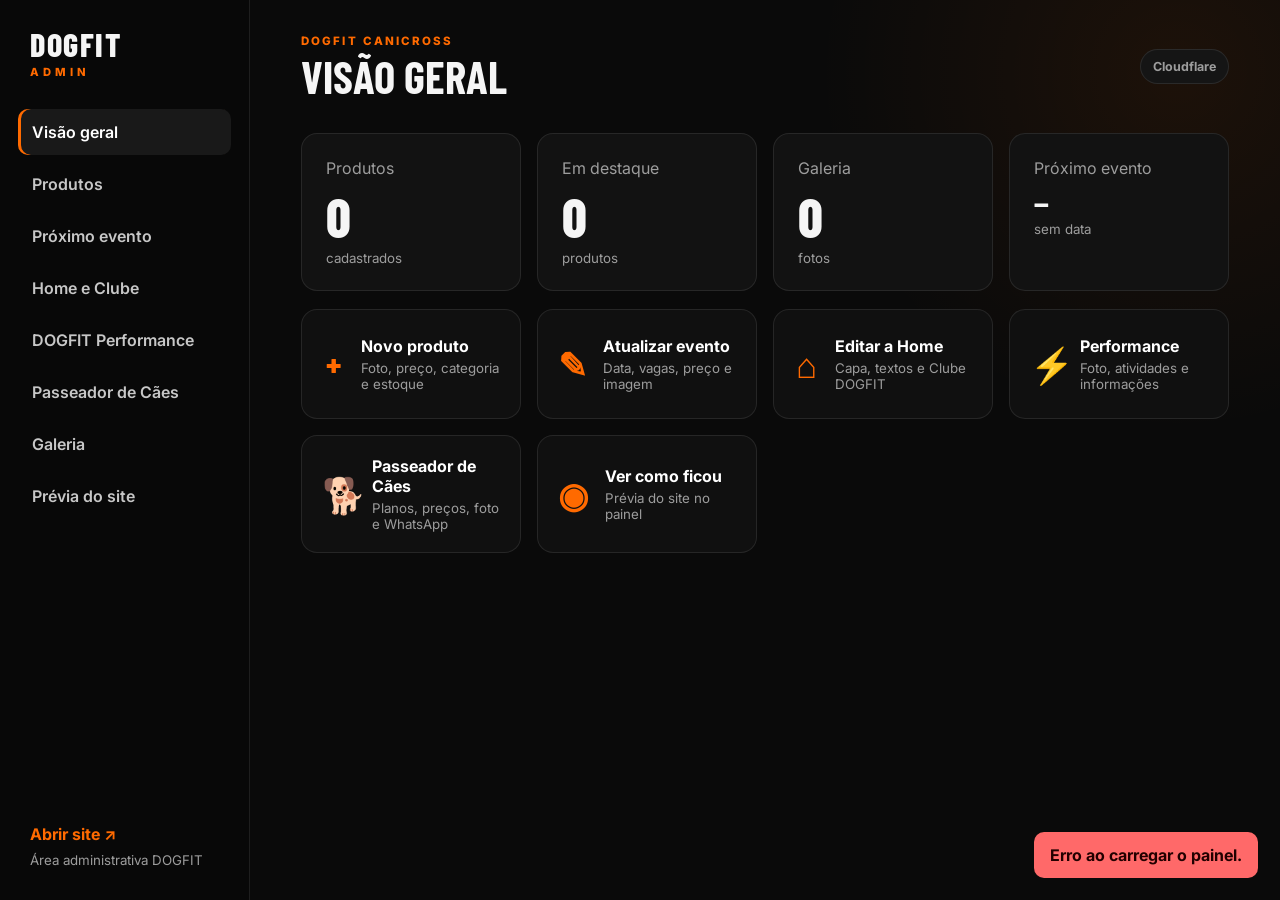
==== admin.html @ 1dd06eed "dog" ====
<!DOCTYPE html>
<html lang="pt-BR">
<head>
  <meta charset="UTF-8">
  <meta name="viewport" content="width=device-width, initial-scale=1.0">
  <meta name="robots" content="noindex,nofollow">
  <title>Admin | DOGFIT CANICROSS</title>
  <link rel="preconnect" href="https://fonts.googleapis.com">
  <link rel="preconnect" href="https://fonts.gstatic.com" crossorigin>
  <link href="https://fonts.googleapis.com/css2?family=Barlow+Condensed:wght@600;700;800&family=Inter:wght@400;500;600;700&display=swap" rel="stylesheet">
  <link rel="stylesheet" href="css/admin.css">
</head>
<body>
  <div class="admin-shell">
    <aside class="sidebar">
      <a class="admin-brand" href="index.html">
        <strong>DOGFIT</strong>
        <span>ADMIN</span>
      </a>

      <nav class="admin-nav">
        <button class="nav-item active" data-view="dashboard">Visão geral</button>
        <button class="nav-item" data-view="products">Produtos</button>
        <button class="nav-item" data-view="event">Próximo evento</button>
        <button class="nav-item" data-view="home">Home e Clube</button>
        <button class="nav-item" data-view="performance">DOGFIT Performance</button>
        <button class="nav-item" data-view="walker">Passeador de Cães</button>
        <button class="nav-item" data-view="gallery">Galeria</button>
        <button class="nav-item" data-view="preview">Prévia do site</button>
      </nav>

      <div class="sidebar-bottom">
        <a href="index.html" target="_blank">Abrir site ↗</a>
        <small>Área administrativa DOGFIT</small>
      </div>
    </aside>

    <main class="admin-main">
      <header class="topbar">
        <div>
          <p class="eyebrow">DOGFIT CANICROSS</p>
          <h1 id="viewTitle">Visão geral</h1>
        </div>
        <div class="topbar-actions">
          <span id="modeBadge" class="mode-badge">Carregando...</span>
          <button id="mobileMenu" class="mobile-menu">Menu</button>
        </div>
      </header>

      <section id="dashboardView" class="view active">
        <div class="notice" id="localNotice">
          <strong>Modo local.</strong>
          As alterações ficam neste navegador enquanto testamos com o Live Server.
        </div>

        <div class="stats-grid">
          <article class="stat-card">
            <span>Produtos</span>
            <strong id="statProducts">0</strong>
            <small>cadastrados</small>
          </article>
          <article class="stat-card">
            <span>Em destaque</span>
            <strong id="statFeatured">0</strong>
            <small>produtos</small>
          </article>
          <article class="stat-card">
            <span>Galeria</span>
            <strong id="statGallery">0</strong>
            <small>fotos</small>
          </article>
          <article class="stat-card">
            <span>Próximo evento</span>
            <strong class="event-stat" id="statEvent">—</strong>
            <small id="statEventDate">sem data</small>
          </article>
        </div>

        <div class="quick-grid">
          <button class="quick-card" data-go="products">
            <span>+</span>
            <div>
              <strong>Novo produto</strong>
              <small>Foto, preço, categoria e estoque</small>
            </div>
          </button>

          <button class="quick-card" data-go="event">
            <span>✎</span>
            <div>
              <strong>Atualizar evento</strong>
              <small>Data, vagas, preço e imagem</small>
            </div>
          </button>

          <button class="quick-card" data-go="home">
            <span>⌂</span>
            <div>
              <strong>Editar a Home</strong>
              <small>Capa, textos e Clube DOGFIT</small>
            </div>
          </button>

          <button class="quick-card" data-go="performance">
            <span>⚡</span>
            <div>
              <strong>Performance</strong>
              <small>Foto, atividades e informações</small>
            </div>
          </button>

          <button class="quick-card" data-go="walker">
            <span>🐕</span>
            <div>
              <strong>Passeador de Cães</strong>
              <small>Planos, preços, foto e WhatsApp</small>
            </div>
          </button>

          <button class="quick-card" data-go="preview">
            <span>◉</span>
            <div>
              <strong>Ver como ficou</strong>
              <small>Prévia do site no painel</small>
            </div>
          </button>
        </div>
      </section>

      <section id="productsView" class="view">
        <div class="section-toolbar">
          <div>
            <h2>Produtos</h2>
            <p>Controle o que aparece no site sem mexer no código.</p>
          </div>
          <button class="btn btn-primary" id="newProductBtn">+ Novo produto</button>
        </div>

        <div class="filters-bar">
          <input id="productSearch" placeholder="Buscar produto...">
          <select id="categoryFilter">
            <option value="">Todas as categorias</option>
            <option>Guia</option>
            <option>Cinto</option>
            <option>Arnês</option>
            <option>Kit</option>
            <option>Vestuário</option>
            <option>Acessório</option>
            <option>Outros</option>
          </select>
        </div>

        <div id="productsList" class="product-list"></div>

        <div class="editor-card hidden" id="productEditor">
          <div class="editor-head">
            <div>
              <p class="eyebrow">PRODUTO</p>
              <h3 id="productEditorTitle">Novo produto</h3>
            </div>
            <button class="icon-btn" id="closeProductEditor" aria-label="Fechar">×</button>
          </div>

          <form id="productForm" class="form-grid">
            <input type="hidden" id="productId">

            <label class="field field-wide">
              <span>Nome do produto</span>
              <input id="productName" required maxlength="90" placeholder="Ex.: Guia Elástica DOGFIT">
            </label>

            <label class="field">
              <span>Categoria</span>
              <select id="productCategory">
                <option>Guia</option>
                <option>Cinto</option>
                <option>Arnês</option>
                <option>Kit</option>
                <option>Vestuário</option>
                <option>Acessório</option>
                <option>Outros</option>
              </select>
            </label>

            <label class="field">
              <span>Disponibilidade</span>
              <select id="productStockStatus">
                <option value="available">Disponível</option>
                <option value="preorder">Sob encomenda</option>
                <option value="soldout">Esgotado</option>
              </select>
            </label>

            <label class="field">
              <span>Preço normal</span>
              <input id="productPrice" inputmode="decimal" placeholder="50,00">
            </label>

            <label class="field">
              <span>Preço Clube DOGFIT <small>(opcional)</small></span>
              <input id="productClubPrice" inputmode="decimal" placeholder="35,00">
            </label>

            <label class="field">
              <span>Selo <small>(opcional)</small></span>
              <input id="productBadge" maxlength="22" placeholder="NOVO, PROMOÇÃO...">
            </label>

            <label class="field">
              <span>Ordem de exibição</span>
              <input id="productSortOrder" type="number" min="0" value="0">
            </label>

            <label class="field field-wide">
              <span>Descrição</span>
              <textarea id="productDescription" rows="4" maxlength="500" placeholder="Descrição curta do produto"></textarea>
            </label>

            <div class="field field-wide">
              <span>Foto</span>
              <div class="upload-box">
                <input type="file" id="productImageFile" accept="image/*">
                <div class="image-preview" id="productImagePreview">
                  <span>Nenhuma foto selecionada</span>
                </div>
              </div>
              <input type="hidden" id="productImageUrl">
            </div>

            <div class="toggles-row field-wide">
              <label class="toggle-field">
                <input type="checkbox" id="productActive" checked>
                <span>Visível no site</span>
              </label>

              <label class="toggle-field">
                <input type="checkbox" id="productFeatured">
                <span>Produto em destaque</span>
              </label>
            </div>

            <div class="form-actions field-wide">
              <button type="button" class="btn btn-ghost" id="cancelProduct">Cancelar</button>
              <button type="submit" class="btn btn-primary">Salvar produto</button>
            </div>
          </form>
        </div>
      </section>

      <section id="eventView" class="view">
        <div class="section-toolbar">
          <div>
            <h2>Próximo evento</h2>
            <p>Atualize todas as informações exibidas na Home.</p>
          </div>
        </div>

        <form id="eventForm" class="editor-card form-grid no-top-margin">
          <label class="field field-wide">
            <span>Nome do evento</span>
            <input id="eventTitle" placeholder="DOGFIT CANICROSS EXPERIENCE">
          </label>

          <label class="field">
            <span>Local</span>
            <input id="eventLocation" placeholder="Anápolis - GO">
          </label>

          <label class="field">
            <span>Data</span>
            <input id="eventDate" type="date">
          </label>

          <label class="field">
            <span>Horário</span>
            <input id="eventTime" type="time">
          </label>

          <label class="field">
            <span>Vagas</span>
            <input id="eventSlots" type="number" min="0" placeholder="18">
          </label>

          <label class="field">
            <span>Valor</span>
            <input id="eventPrice" inputmode="decimal" placeholder="35,00">
          </label>

          <label class="field">
            <span>Status</span>
            <select id="eventStatus">
              <option value="open">Inscrições abertas</option>
              <option value="soon">Em breve</option>
              <option value="soldout">Esgotado</option>
            </select>
          </label>

          <label class="field field-wide">
            <span>Mensagem do WhatsApp</span>
            <input id="eventWhatsappMessage" placeholder="Olá! Quero me inscrever no próximo evento da DOGFIT.">
          </label>

          <div class="field field-wide">
            <span>Foto do evento</span>
            <div class="upload-box">
              <input type="file" id="eventImageFile" accept="image/*">
              <div class="image-preview landscape" id="eventImagePreview">
                <span>Nenhuma foto selecionada</span>
              </div>
            </div>
            <input type="hidden" id="eventImageUrl">
          </div>

          <div class="form-actions field-wide">
            <button type="submit" class="btn btn-primary">Salvar evento</button>
          </div>
        </form>
      </section>

      <section id="homeView" class="view">
        <div class="section-toolbar">
          <div>
            <h2>Home e Clube</h2>
            <p>Personalize a página principal sem editar o HTML.</p>
          </div>
        </div>

        <form id="homeForm" class="editor-card form-grid no-top-margin">
          <div class="form-divider field-wide">
            <span>CAPA DO SITE</span>
          </div>

          <label class="field field-wide">
            <span>Frase pequena</span>
            <input id="heroEyebrow" maxlength="100">
          </label>

          <label class="field field-wide">
            <span>Título principal</span>
            <textarea id="heroTitle" rows="2" maxlength="180"></textarea>
          </label>

          <label class="field field-wide">
            <span>Texto principal</span>
            <textarea id="heroText" rows="3" maxlength="400"></textarea>
          </label>

          <div class="field field-wide">
            <span>Foto de capa</span>
            <div class="upload-box">
              <input type="file" id="heroImageFile" accept="image/*">
              <div class="image-preview hero-preview" id="heroImagePreview">
                <span>Nenhuma foto de capa selecionada</span>
              </div>
            </div>
            <input type="hidden" id="heroImageUrl">
          </div>
          <div class="field field-wide">
            <span>Foto lateral da capa</span>
            <div class="upload-box">
              <input type="file" id="heroSideImageFile" accept="image/*">
              <div class="image-preview landscape" id="heroSideImagePreview">
                <span>Nenhuma foto lateral selecionada</span>
              </div>
            </div>
            <input type="hidden" id="heroSideImageUrl">
          </div>

          <div class="form-divider field-wide">
            <span>CLUBE DOGFIT</span>
          </div>

          <label class="field field-wide">
            <span>Título do Clube</span>
            <input id="clubTitle" maxlength="120" placeholder="MAIS EXPERIÊNCIAS. MAIS BENEFÍCIOS.">
          </label>

          <label class="field field-wide">
            <span>Descrição do Clube</span>
            <textarea id="clubText" rows="4" maxlength="600"></textarea>
          </label>

          <label class="field field-wide">
            <span>Benefícios <small>um por linha</small></span>
            <textarea id="clubBenefits" rows="6" placeholder="Eventos com condições especiais&#10;Desconto em produtos&#10;Benefícios exclusivos"></textarea>
          </label>

          <div class="field field-wide">
            <span>Foto dos benefícios do Clube</span>
            <div class="upload-box">
              <input type="file" id="clubImageFile" accept="image/*">
              <div class="image-preview landscape" id="clubImagePreview">
                <span>Nenhuma foto selecionada</span>
              </div>
            </div>
            <input type="hidden" id="clubImageUrl">
          </div>

          <div class="form-divider field-wide">
            <span>SOBRE A DOGFIT</span>
          </div>

          <label class="field field-wide">
            <span>Texto sobre a DOGFIT</span>
            <textarea id="aboutText" rows="6" maxlength="1200"></textarea>
          </label>

          <div class="form-actions field-wide">
            <button type="submit" class="btn btn-primary">Salvar Home</button>
          </div>
        </form>
      </section>


      <section id="performanceView" class="view">
        <div class="section-toolbar">
          <div>
            <h2>DOGFIT Performance</h2>
            <p>Edite como o serviço Performance aparece no site.</p>
          </div>
        </div>

        <form id="performanceForm" class="editor-card form-grid no-top-margin">
          <label class="field field-wide">
            <span>Título</span>
            <input id="performanceTitle" maxlength="140">
          </label>

          <label class="field field-wide">
            <span>Descrição</span>
            <textarea id="performanceText" rows="4" maxlength="700"></textarea>
          </label>

          <label class="field field-wide">
            <span>Atividades <small>uma por linha</small></span>
            <textarea id="performanceActivities" rows="5" placeholder="CORRIDA&#10;TRAÇÃO&#10;SALTOS"></textarea>
          </label>

          <label class="field field-wide">
            <span>Observação</span>
            <textarea id="performanceNote" rows="3" maxlength="500"></textarea>
          </label>

          <label class="field field-wide">
            <span>Mensagem do WhatsApp</span>
            <input id="performanceWhatsappMessage" maxlength="250">
          </label>

          <div class="field field-wide">
            <span>Foto do Performance</span>
            <div class="upload-box">
              <input type="file" id="performanceImageFile" accept="image/*">
              <div class="image-preview landscape" id="performanceImagePreview">
                <span>Nenhuma foto selecionada</span>
              </div>
            </div>
            <input type="hidden" id="performanceImageUrl">
          </div>

          <label class="toggle-field field-wide">
            <input type="checkbox" id="performanceActive" checked>
            <span>Mostrar DOGFIT Performance no site</span>
          </label>

          <div class="form-actions field-wide">
            <button type="submit" class="btn btn-primary">Salvar Performance</button>
          </div>
        </form>
      </section>

      <section id="walkerView" class="view">
        <div class="section-toolbar">
          <div>
            <h2>Passeador de Cães</h2>
            <p>Controle apresentação, foto, planos e valores do serviço.</p>
          </div>
          <button class="btn btn-primary" id="addWalkerPlan" type="button">+ Adicionar plano</button>
        </div>

        <form id="walkerForm" class="editor-card form-grid no-top-margin">
          <label class="field field-wide">
            <span>Título</span>
            <input id="walkerTitle" maxlength="140">
          </label>

          <label class="field field-wide">
            <span>Descrição</span>
            <textarea id="walkerText" rows="4" maxlength="700"></textarea>
          </label>

          <div class="field field-wide">
            <span>Foto do serviço</span>
            <div class="upload-box">
              <input type="file" id="walkerImageFile" accept="image/*">
              <div class="image-preview landscape" id="walkerImagePreview">
                <span>Nenhuma foto selecionada</span>
              </div>
            </div>
            <input type="hidden" id="walkerImageUrl">
          </div>

          <div class="form-divider field-wide">
            <span>PLANOS E VALORES</span>
          </div>

          <div id="walkerPlansEditor" class="service-plans-editor field-wide"></div>

          <label class="field field-wide">
            <span>Observação abaixo dos planos</span>
            <input id="walkerNote" maxlength="300">
          </label>

          <label class="field field-wide">
            <span>Mensagem do WhatsApp</span>
            <input id="walkerWhatsappMessage" maxlength="250">
          </label>

          <label class="toggle-field field-wide">
            <input type="checkbox" id="walkerActive" checked>
            <span>Mostrar Passeador de Cães no site</span>
          </label>

          <div class="form-actions field-wide">
            <button type="submit" class="btn btn-primary">Salvar Passeador</button>
          </div>
        </form>
      </section>

      <section id="galleryView" class="view">
        <div class="section-toolbar">
          <div>
            <h2>Galeria</h2>
            <p>Adicione e remova fotos dos eventos DOGFIT.</p>
          </div>
        </div>

        <form id="galleryForm" class="editor-card compact-form no-top-margin">
          <label class="field">
            <span>Selecionar foto</span>
            <input type="file" id="galleryFile" accept="image/*" required>
          </label>

          <label class="field grow">
            <span>Legenda <small>(opcional)</small></span>
            <input id="galleryCaption" maxlength="150" placeholder="Ex.: Canicross no Parque dos Pirineus">
          </label>

          <button class="btn btn-primary" type="submit">Adicionar foto</button>
        </form>

        <div id="galleryList" class="gallery-admin-grid"></div>
      </section>

      <section id="previewView" class="view">
        <div class="section-toolbar">
          <div>
            <h2>Prévia do site</h2>
            <p>Confira as alterações sem sair do painel.</p>
          </div>
          <button class="btn btn-primary" id="refreshPreview">Atualizar prévia</button>
        </div>

        <div class="preview-device">
          <div class="preview-bar">
            <span></span><span></span><span></span>
            <strong>dogfitcanicross.com.br</strong>
          </div>
          <iframe id="sitePreview" src="index.html" title="Prévia do site DOGFIT"></iframe>
        </div>
      </section>
    </main>
  </div>

  <div id="toast" class="toast" role="status"></div>
  <script src="js/admin.js"></script>
</body>
</html>
---- css/admin.css ----
:root{
  --bg:#0a0a0a;--panel:#121212;--panel2:#181818;--line:rgba(255,255,255,.09);
  --text:#f5f5f5;--muted:#9d9d9d;--orange:#ff6a00;--orange2:#ff7a1a;
  --danger:#ff5252;--radius:16px
}
*{box-sizing:border-box}
html{background:var(--bg)}
body{margin:0;background:radial-gradient(circle at 92% 8%,rgba(255,106,0,.08),transparent 25%),var(--bg);color:var(--text);font-family:Inter,system-ui,sans-serif}
button,input,textarea,select{font:inherit}
button{cursor:pointer}
a{color:inherit;text-decoration:none}
.admin-shell{min-height:100vh;display:grid;grid-template-columns:250px 1fr}
.sidebar{position:sticky;top:0;height:100vh;padding:28px 18px;border-right:1px solid var(--line);background:#080808;display:flex;flex-direction:column}
.admin-brand{display:flex;flex-direction:column;line-height:.9;padding:0 12px 32px}
.admin-brand strong{font:800 2rem/1 "Barlow Condensed",sans-serif;letter-spacing:.05em}
.admin-brand span{color:var(--orange);font-size:.7rem;font-weight:800;letter-spacing:.35em;margin-top:7px}
.admin-nav{display:grid;gap:6px}
.nav-item{border:0;background:transparent;color:#c7c7c7;padding:13px 14px;border-radius:10px;text-align:left;font-weight:600}
.nav-item:hover,.nav-item.active{background:#191919;color:#fff}
.nav-item.active{box-shadow:inset 3px 0 0 var(--orange)}
.sidebar-bottom{margin-top:auto;padding:20px 12px 4px;display:grid;gap:8px;color:var(--muted)}
.sidebar-bottom a{color:var(--orange);font-weight:700}
.admin-main{padding:34px clamp(22px,4vw,58px) 70px;min-width:0}
.topbar{display:flex;justify-content:space-between;align-items:center;gap:20px;margin-bottom:34px}
.topbar-actions{display:flex;align-items:center;gap:10px}
.eyebrow{margin:0 0 6px;color:var(--orange);font-size:.72rem;font-weight:800;letter-spacing:.18em}
h1,h2,h3{font-family:"Barlow Condensed",sans-serif;text-transform:uppercase;margin:0}
h1{font-size:2.8rem;line-height:1} h2{font-size:2.5rem} h3{font-size:1.8rem}
.mode-badge{display:inline-flex;border:1px solid var(--line);background:#151515;padding:9px 12px;border-radius:999px;color:var(--muted);font-size:.78rem;font-weight:700}
.mobile-menu{display:none}
.view{display:none}.view.active{display:block}
.notice{border:1px solid rgba(255,106,0,.32);background:rgba(255,106,0,.08);padding:16px 18px;border-radius:12px;color:#d8d8d8;margin-bottom:22px}
.notice strong{color:var(--orange)}
.stats-grid{display:grid;grid-template-columns:repeat(4,1fr);gap:16px}
.stat-card{border:1px solid var(--line);background:var(--panel);border-radius:var(--radius);padding:24px;min-width:0}
.stat-card span,.stat-card small{display:block;color:var(--muted)}
.stat-card strong{display:block;font:800 3.4rem/1 "Barlow Condensed",sans-serif;margin:12px 0 6px}
.stat-card .event-stat{font-size:1.55rem;white-space:nowrap;overflow:hidden;text-overflow:ellipsis}
.quick-grid{display:grid;grid-template-columns:repeat(4,1fr);gap:16px;margin-top:18px}
.quick-card{min-height:110px;border:1px solid var(--line);background:#101010;color:#fff;border-radius:var(--radius);padding:20px;text-align:left;display:flex;gap:16px;align-items:center}
.quick-card:hover{border-color:rgba(255,106,0,.55);background:#15110e}
.quick-card>span{font:800 2.2rem/1 "Barlow Condensed",sans-serif;color:var(--orange);width:34px;text-align:center}
.quick-card strong,.quick-card small{display:block}.quick-card small{color:var(--muted);margin-top:4px}
.section-toolbar{display:flex;justify-content:space-between;align-items:flex-end;gap:20px;margin-bottom:22px}
.section-toolbar p{margin:5px 0 0;color:var(--muted)}
.btn{border:0;border-radius:10px;padding:12px 17px;font-weight:800;transition:.15s ease}
.btn:hover{transform:translateY(-1px)}
.btn-primary{background:var(--orange);color:#111}.btn-primary:hover{background:var(--orange2)}
.btn-ghost{background:#222;color:#eee}.btn-danger{background:rgba(255,82,82,.12);color:#ff7878;border:1px solid rgba(255,82,82,.2)}
.filters-bar{display:grid;grid-template-columns:1fr 220px;gap:12px;margin-bottom:14px}
.product-list{display:grid;gap:12px}
.product-row{display:grid;grid-template-columns:76px 1fr auto auto;align-items:center;gap:16px;background:var(--panel);border:1px solid var(--line);padding:12px;border-radius:14px}
.product-thumb{width:76px;height:68px;border-radius:10px;object-fit:cover;background:#222;border:1px solid var(--line)}
.product-copy strong{display:block;font-size:1rem}
.product-copy p{margin:4px 0 7px;color:var(--muted);font-size:.85rem;max-width:680px}
.meta-row{display:flex;gap:6px;flex-wrap:wrap}
.meta-chip{font-size:.68rem;border:1px solid var(--line);padding:4px 7px;border-radius:999px;color:#aaa}
.meta-chip.orange{color:var(--orange);border-color:rgba(255,106,0,.28)}
.meta-chip.red{color:#ff7777;border-color:rgba(255,82,82,.25)}
.price-box{text-align:right;min-width:125px}
.admin-price-row{display:flex;align-items:center;justify-content:flex-end;gap:8px}
.admin-price-row span{font-size:.66rem;color:#777;text-transform:uppercase;font-weight:800}
.admin-price-row strong{display:block;color:#ddd}
.admin-price-row.club{margin-top:4px}
.admin-price-row.club span,.admin-price-row.club strong{color:var(--orange)}
.admin-saving{display:block;color:var(--orange);font-size:.65rem;margin-top:4px;font-weight:700}
.row-actions{display:flex;gap:7px}
.icon-btn{width:38px;height:38px;border-radius:9px;border:1px solid var(--line);background:#1c1c1c;color:#eee;font-size:1.15rem}
.editor-card{margin-top:24px;border:1px solid var(--line);background:var(--panel);padding:24px;border-radius:var(--radius)}
.no-top-margin{margin-top:0}
.hidden{display:none!important}
.editor-head{display:flex;justify-content:space-between;align-items:center;margin-bottom:22px}
.form-grid{display:grid;grid-template-columns:1fr 1fr;gap:17px}
.field{display:grid;gap:7px}.field-wide{grid-column:1/-1}
.field>span{font-size:.82rem;font-weight:700;color:#cfcfcf}.field small{color:#777;font-weight:500}
input,textarea,select{width:100%;border:1px solid var(--line);border-radius:10px;background:#0e0e0e;color:#fff;padding:12px 13px;outline:none}
input:focus,textarea:focus,select:focus{border-color:rgba(255,106,0,.65);box-shadow:0 0 0 3px rgba(255,106,0,.08)}
textarea{resize:vertical}
.toggle-field{display:flex;align-items:center;gap:10px}.toggle-field input{width:auto;accent-color:var(--orange)}
.toggles-row{display:flex;gap:28px;flex-wrap:wrap}
.form-actions{display:flex;justify-content:flex-end;gap:10px;border-top:1px solid var(--line);padding-top:18px}
.upload-box{display:grid;gap:10px}
.image-preview{min-height:190px;background:#0b0b0b;border:1px dashed rgba(255,255,255,.15);border-radius:12px;display:grid;place-items:center;overflow:hidden;color:#777}
.image-preview.landscape{min-height:260px}.image-preview.hero-preview{min-height:320px}
.image-preview img{width:100%;height:100%;max-height:390px;object-fit:cover}
.compact-form{display:flex;align-items:end;gap:14px;margin-bottom:22px}.compact-form .grow{flex:1}
.gallery-admin-grid{display:grid;grid-template-columns:repeat(4,1fr);gap:14px}
.gallery-admin-item{background:var(--panel);border:1px solid var(--line);border-radius:14px;overflow:hidden}
.gallery-admin-item img{width:100%;aspect-ratio:4/3;object-fit:cover;background:#202020}
.gallery-admin-copy{padding:12px}.gallery-admin-copy p{min-height:38px;margin:0 0 10px;color:var(--muted);font-size:.8rem}
.form-divider{margin:9px 0 2px;padding-top:18px;border-top:1px solid var(--line)}
.form-divider:first-child{border-top:0;padding-top:0}
.form-divider span{color:var(--orange);font-size:.74rem;font-weight:800;letter-spacing:.16em}
.empty-state{border:1px dashed rgba(255,255,255,.12);border-radius:14px;padding:34px;text-align:center;color:var(--muted)}
.preview-device{border:1px solid var(--line);border-radius:16px;background:#050505;overflow:hidden;box-shadow:0 18px 60px rgba(0,0,0,.28)}
.preview-bar{height:46px;background:#181818;border-bottom:1px solid var(--line);display:flex;align-items:center;gap:7px;padding:0 14px}
.preview-bar span{width:9px;height:9px;border-radius:50%;background:#555}
.preview-bar strong{font-size:.72rem;color:#8b8b8b;margin-left:8px;font-weight:500}
.preview-device iframe{display:block;width:100%;height:70vh;border:0;background:white}
.toast{position:fixed;right:22px;bottom:22px;background:#f1f1f1;color:#111;padding:13px 16px;border-radius:10px;font-weight:700;transform:translateY(100px);opacity:0;transition:.2s ease;z-index:2000}
.toast.show{transform:none;opacity:1}.toast.error{background:#ff6969;color:#220000}
@media(max-width:1100px){.stats-grid,.quick-grid{grid-template-columns:repeat(2,1fr)}}
@media(max-width:950px){
  .admin-shell{grid-template-columns:1fr}.sidebar{position:fixed;inset:0 auto 0 0;width:250px;z-index:1000;transform:translateX(-100%);transition:.2s ease}.sidebar.open{transform:none}
  .mobile-menu{display:block;border:1px solid var(--line);background:#171717;color:#fff;padding:9px 12px;border-radius:8px}
  .gallery-admin-grid{grid-template-columns:repeat(2,1fr)}
}
@media(max-width:650px){
  .admin-main{padding:24px 15px 60px}.topbar{align-items:flex-start}h1{font-size:2.2rem}.mode-badge{display:none}
  .stats-grid,.quick-grid{grid-template-columns:1fr}.section-toolbar{align-items:stretch;flex-direction:column}.filters-bar{grid-template-columns:1fr}
  .product-row{grid-template-columns:64px 1fr}.product-thumb{width:64px;height:64px}.price-box{grid-column:2}.row-actions{grid-column:2}
  .form-grid{grid-template-columns:1fr}.field-wide{grid-column:auto}.compact-form{display:grid}.gallery-admin-grid{grid-template-columns:1fr}.form-actions{flex-direction:column}
  .toggles-row{display:grid;gap:12px}.preview-device iframe{height:72vh}
}


/* Serviços: Performance e Passeador */
.service-plans-editor {
  display: grid;
  gap: 12px;
}

.service-plan-editor {
  display: grid;
  grid-template-columns: 1.15fr 1fr .65fr auto;
  gap: 10px;
  align-items: end;
  padding: 14px;
  border: 1px solid var(--line);
  border-radius: 12px;
  background: #0d0d0d;
}

.service-plan-editor .field {
  min-width: 0;
}

.remove-service-plan {
  height: 43px;
  min-width: 43px;
}

@media(max-width:800px){
  .service-plan-editor {
    grid-template-columns: 1fr 1fr;
  }

  .remove-service-plan {
    width: 100%;
  }
}

@media(max-width:560px){
  .service-plan-editor {
    grid-template-columns: 1fr;
  }
}
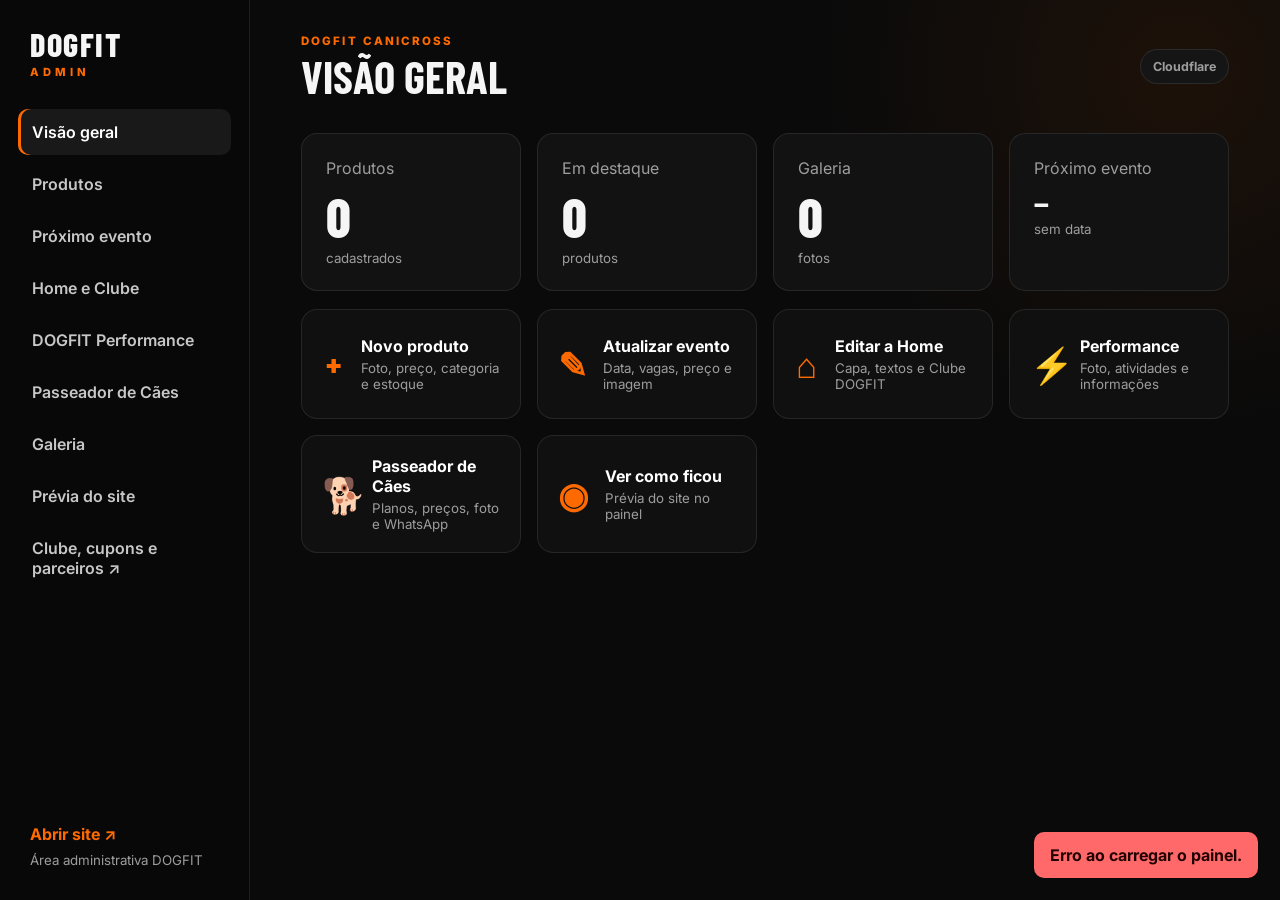
==== commit 284ef07d: "Adiciona sistema de gestao do Clube DOGFIT" ====
--- a/admin.html
+++ b/admin.html
@@ -27,6 +27,7 @@
         <button class="nav-item" data-view="walker">Passeador de Cães</button>
         <button class="nav-item" data-view="gallery">Galeria</button>
         <button class="nav-item" data-view="preview">Prévia do site</button>
+        <a class="nav-item" href="/club-admin">Clube, cupons e parceiros ↗</a>
       </nav>
 
       <div class="sidebar-bottom">
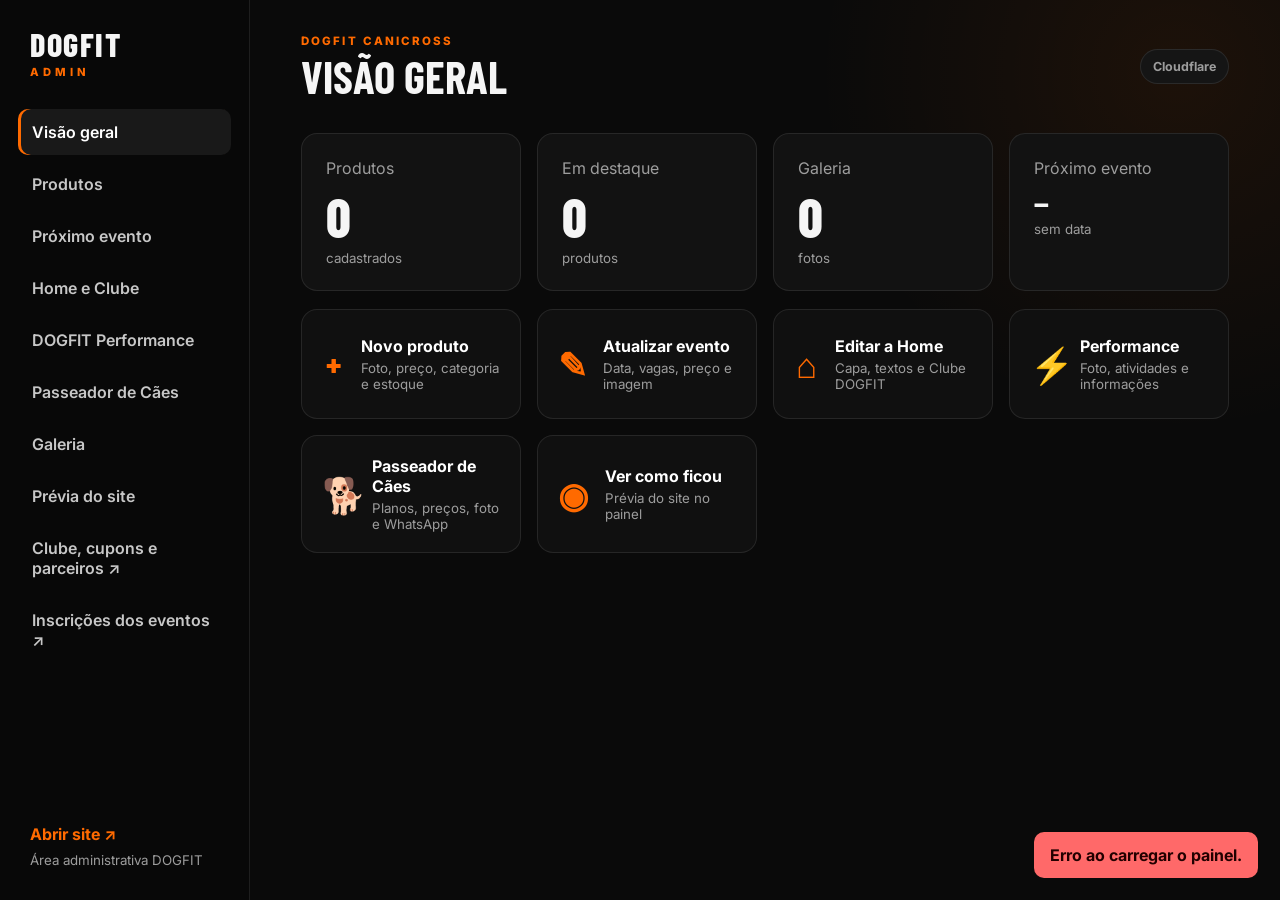
==== commit a92c3b83: "Adiciona pre-inscricoes e area do cliente" ====
--- a/admin.html
+++ b/admin.html
@@ -28,6 +28,7 @@
         <button class="nav-item" data-view="gallery">Galeria</button>
         <button class="nav-item" data-view="preview">Prévia do site</button>
         <a class="nav-item" href="/club-admin">Clube, cupons e parceiros ↗</a>
+        <a class="nav-item" href="/inscricoes-admin">Inscrições dos eventos ↗</a>
       </nav>
 
       <div class="sidebar-bottom">
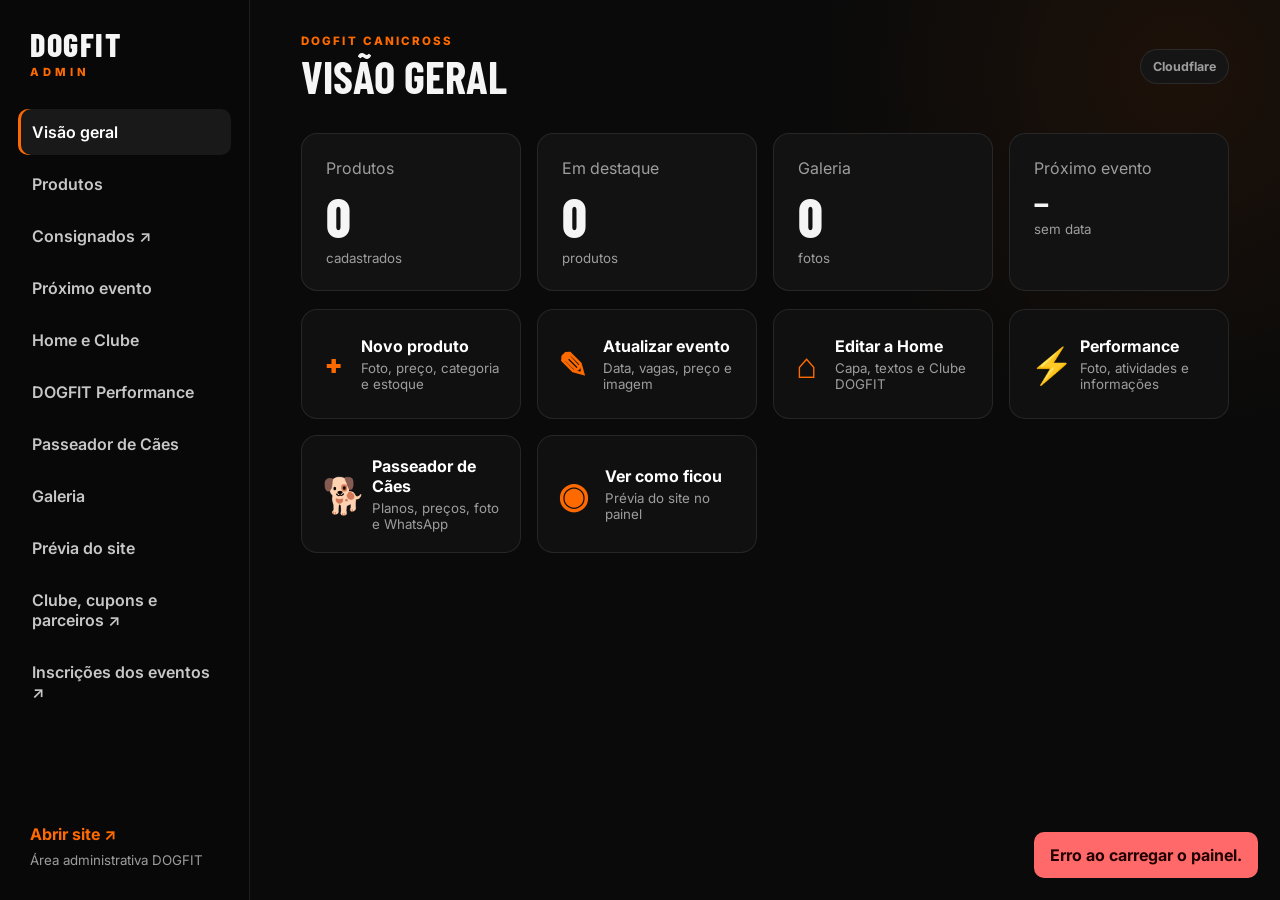
==== commit 97407c12: "Adiciona area de consignados" ====
--- a/admin.html
+++ b/admin.html
@@ -21,6 +21,7 @@
       <nav class="admin-nav">
         <button class="nav-item active" data-view="dashboard">Visão geral</button>
         <button class="nav-item" data-view="products">Produtos</button>
+        <a class="nav-item" href="/consignados">Consignados ↗</a>
         <button class="nav-item" data-view="event">Próximo evento</button>
         <button class="nav-item" data-view="home">Home e Clube</button>
         <button class="nav-item" data-view="performance">DOGFIT Performance</button>
